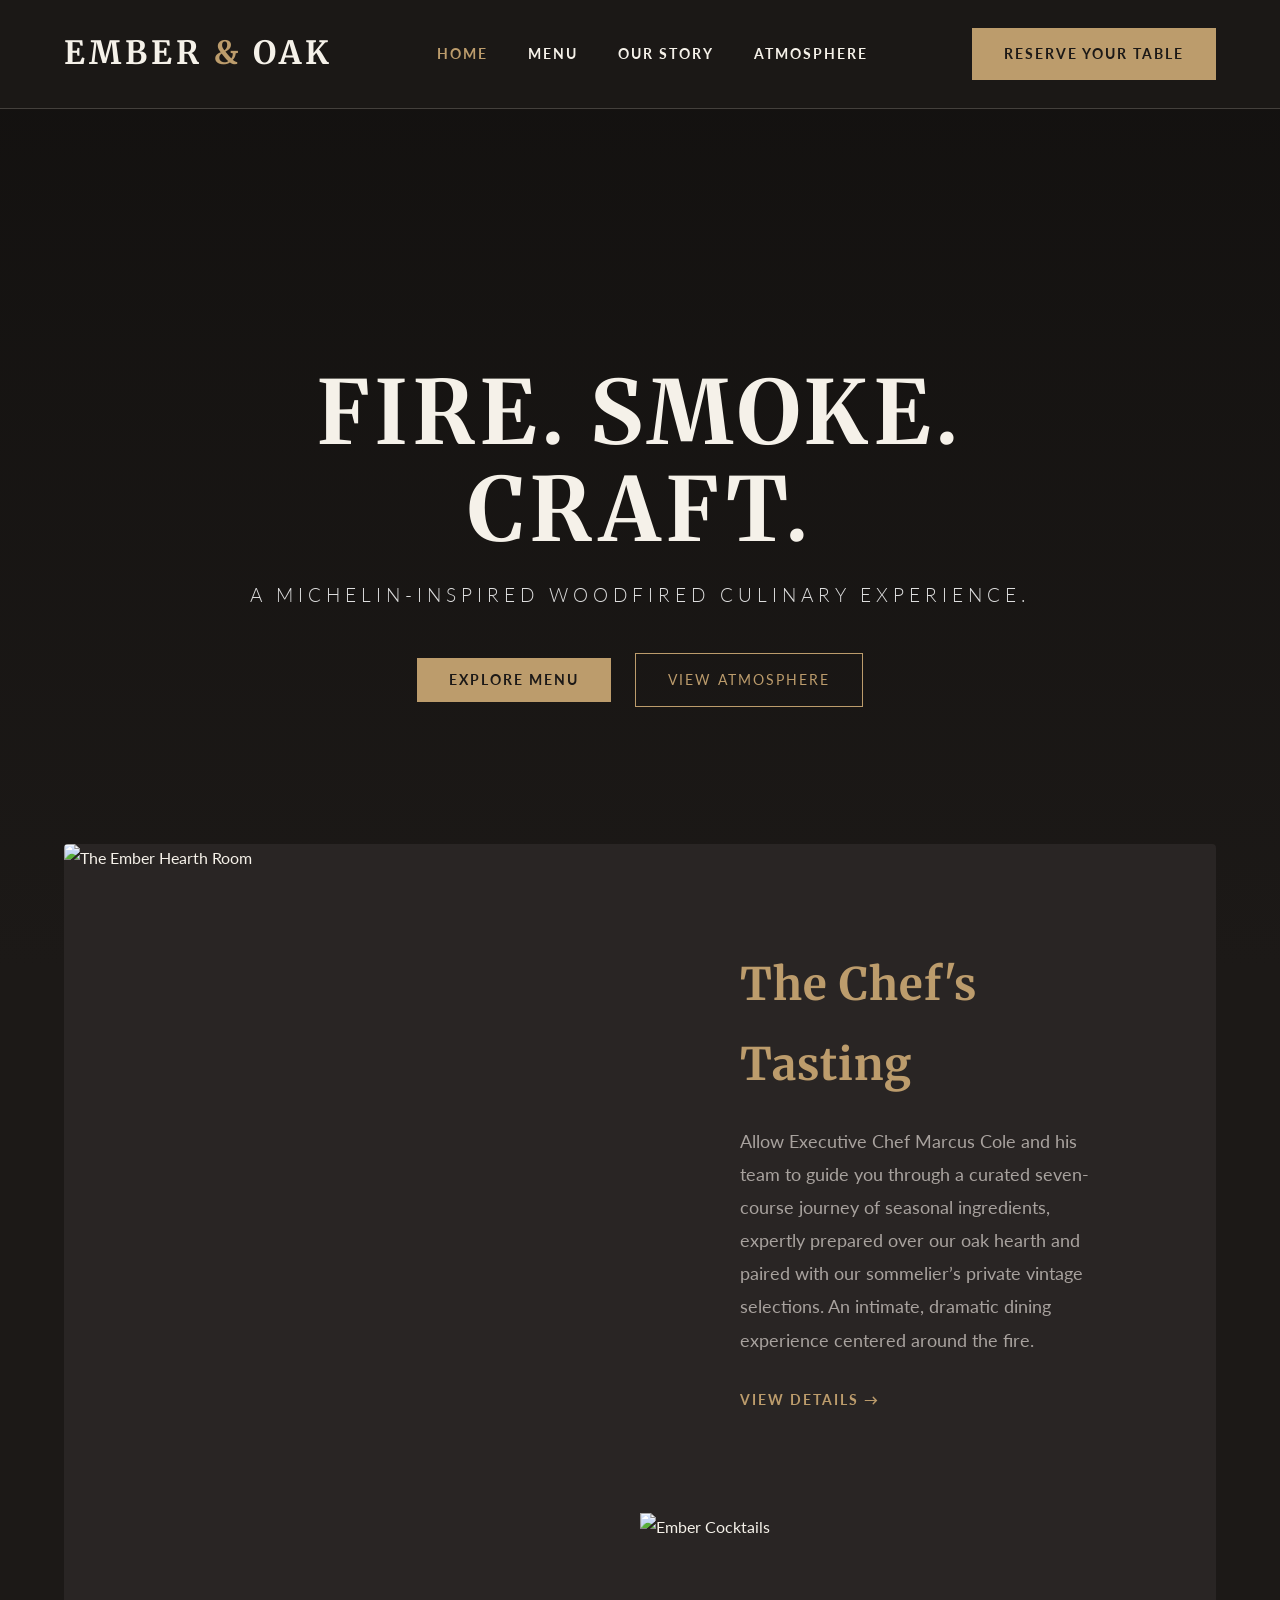
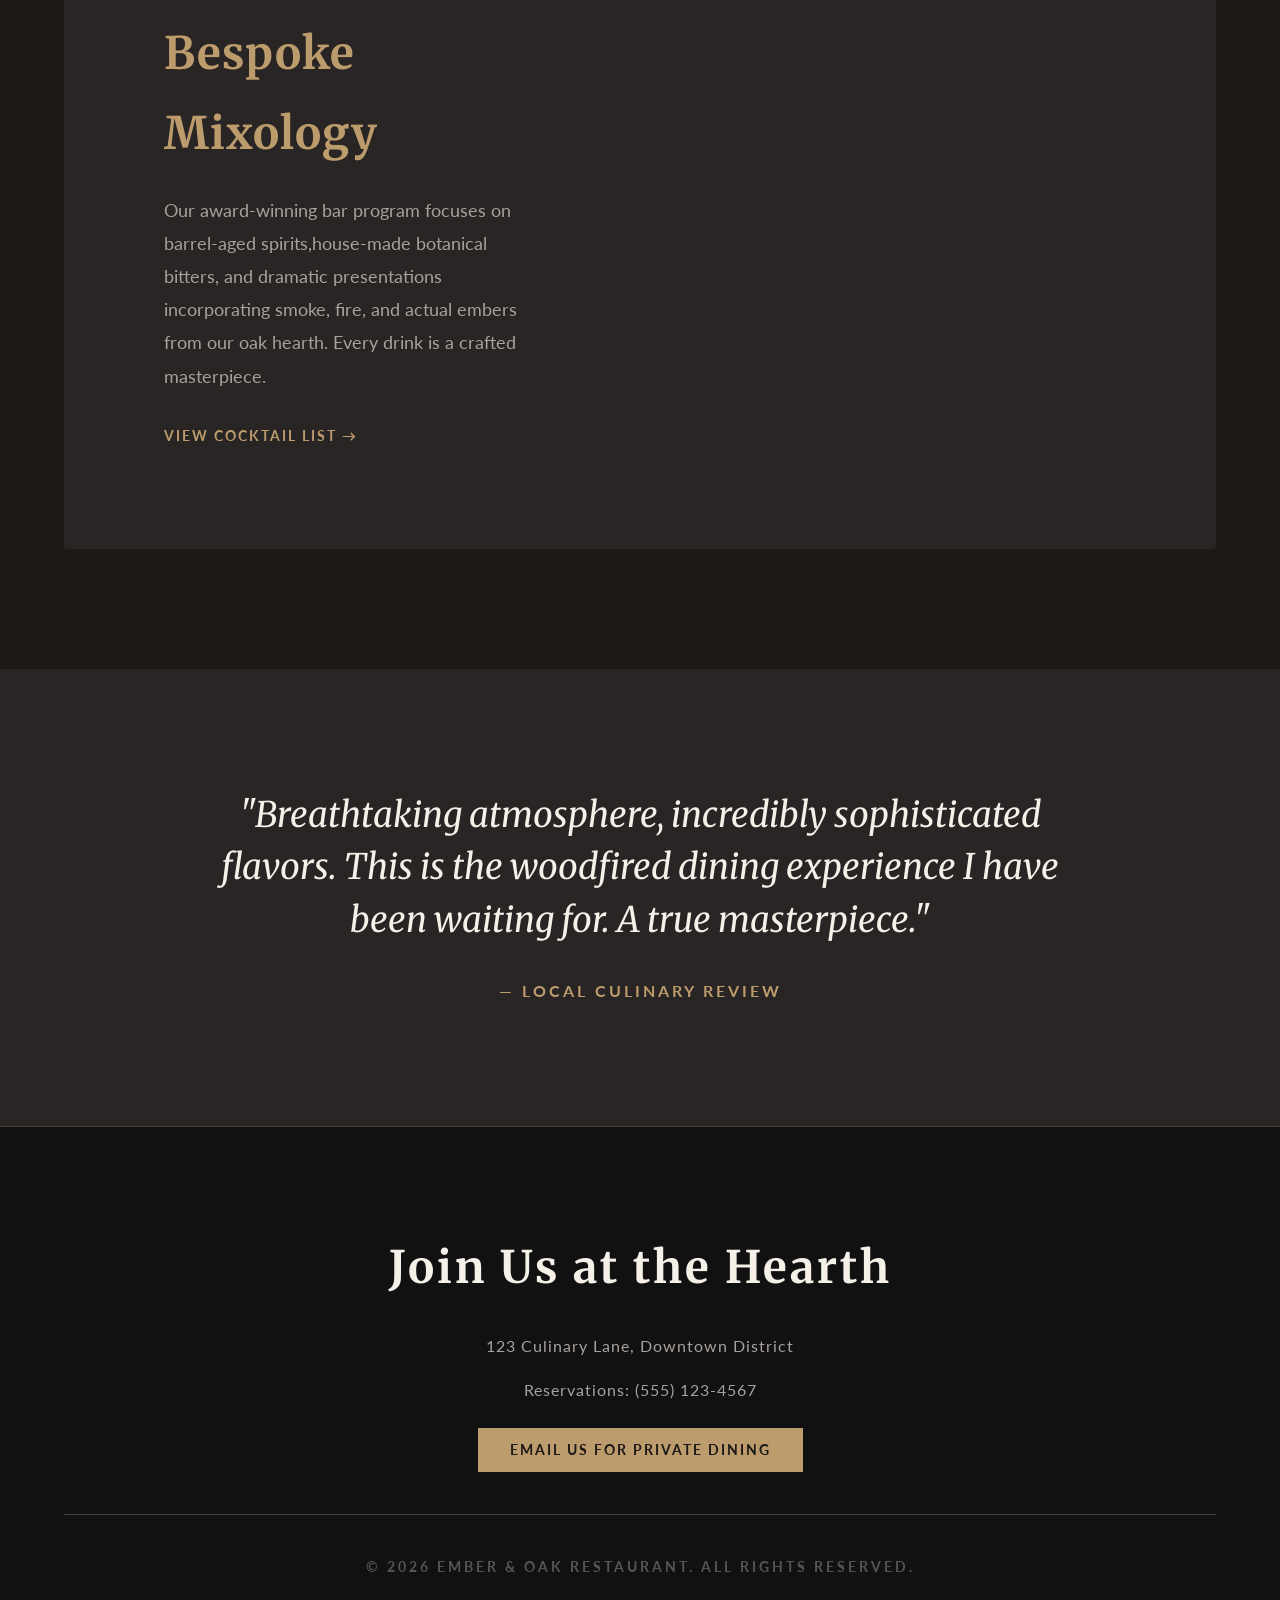
==== index.html @ d00b1980 "Initial template publish" ====
<!DOCTYPE html>
<html lang="en">
<head>
    <meta charset="UTF-8">
    <meta name="viewport" content="width=device-width, initial-scale=1.0">
    <title>Ember & Oak | Woodfired Gastronomy | Downtown</title>
    <link rel="stylesheet" href="style.css">
    <link href="https://fonts.googleapis.com/css2?family=Lato:wght@300;400;700&family=Merriweather:ital,wght@0,300;0,700;1,300&display=swap" rel="stylesheet">
</head>
<body>

    <header class="navbar">
        <div class="logo">Ember <span>&</span> Oak</div>
        <nav class="nav-links">
            <a href="index.html" class="active">Home</a>
            <a href="menu.html">Menu</a>
            <a href="about.html">Our Story</a>
            <a href="gallery.html">Atmosphere</a>
        </nav>
        <a href="#reservations" class="btn-solid">Reserve Your Table</a>
    </header>

    <section class="hero" style="background-image: url('https://images.unsplash.com/photo-1544025162-d76694265947?q=80&w=1920&auto=format&fit=crop');">
        <div class="hero-overlay"></div>
        <div class="hero-content">
            <h1>Fire. Smoke. Craft.</h1>
            <p>A Michelin-inspired woodfired culinary experience.</p>
            <div style="margin-top: 40px;">
                <a href="menu.html" class="btn-solid" style="margin-right: 20px;">Explore Menu</a>
                <a href="gallery.html" class="btn-outline">View Atmosphere</a>
            </div>
        </div>
    </section>

    <section class="section-padding" style="padding-top: 0; margin-top: -120px; position: relative; z-index: 20;">
        <div class="grid-2">
            <img src="https://images.unsplash.com/photo-1550966871-3ed3cdb5ed0c?q=80&w=800&auto=format&fit=crop" alt="The Ember Hearth Room" class="feature-img">
            <div class="feature-text">
                <h3>The Chef's Tasting</h3>
                <p>Allow Executive Chef Marcus Cole and his team to guide you through a curated seven-course journey of seasonal ingredients, expertly prepared over our oak hearth and paired with our sommelier’s private vintage selections. An intimate, dramatic dining experience centered around the fire.</p>
                <a href="menu.html#tasting" style="color: var(--primary-accent); margin-top: 30px; font-weight: bold; text-transform: uppercase; letter-spacing: 2px; font-size: 0.9rem;">View Details &rarr;</a>
            </div>
            
            <div class="feature-text" style="background-color: var(--bg-panel);">
                <h3>Bespoke Mixology</h3>
                <p>Our award-winning bar program focuses on barrel-aged spirits,house-made botanical bitters, and dramatic presentations incorporating smoke, fire, and actual embers from our oak hearth. Every drink is a crafted masterpiece.</p>
                <a href="menu.html#drinks" style="color: var(--primary-accent); margin-top: 30px; font-weight: bold; text-transform: uppercase; letter-spacing: 2px; font-size: 0.9rem;">View Cocktail List &rarr;</a>
            </div>
            <img src="https://images.unsplash.com/photo-1514362545857-3bc16c4c7d1b?q=80&w=800&auto=format&fit=crop" alt="Ember Cocktails" class="feature-img">
        </div>
    </section>

    <section class="section-padding text-center" style="background-color: var(--bg-panel);">
        <p style="font-family: 'Merriweather', serif; font-size: 2.2rem; font-style: italic; color: var(--text-main); line-height: 1.5; max-width: 900px; margin: 0 auto;">"Breathtaking atmosphere, incredibly sophisticated flavors. This is the woodfired dining experience I have been waiting for. A true masterpiece."</p>
        <p style="text-transform: uppercase; letter-spacing: 3px; font-weight: 700; color: var(--primary-accent); margin-top: 30px;">— Local Culinary Review</p>
    </section>

    <footer id="reservations">
        <div class="footer-content">
            <h2>Join Us at the Hearth</h2>
            <p>123 Culinary Lane, Downtown District</p>
            <p style="margin-bottom: 30px;">Reservations: (555) 123-4567</p>
            <a href="mailto:hello@emberandoak.com" class="btn-solid">Email Us for Private Dining</a>
        </div>
        <div class="footer-bottom">
            <p>&copy; 2026 Ember & Oak Restaurant. All Rights Reserved.</p>
        </div>
    </footer>

</body>
</html>
---- style.css ----
/* --- Global Variables (Ultra-Premium Rustic Aesthetic Theme) --- */
:root {
    --bg-dark: #1c1917; /* Soft, warm dark stone gray/brown */
    --bg-panel: #292524; /* Muted espresso brown */
    --primary-accent: #bc9c6c; /* Antique gold / muted bronze */
    --primary-hover: #d1b99a; /* Soft beige / gold */
    --text-main: #f5f1e9; /* Aged parchment / off-white */
    --text-muted: #a8a29e; /* Warm desaturated gray */
    --border-color: #44403c; /* Softer, warm brown-gray */
}

* { margin: 0; padding: 0; box-sizing: border-box; }

body {
    background-color: var(--bg-dark);
    color: var(--text-main);
    font-family: 'Lato', sans-serif;
    line-height: 1.8; /* Increased line height for a premium feel */
    overflow-x: hidden;
    animation: fadeIn 2s ease-in-out; /* Slower, more luxurious fade */
}

@keyframes fadeIn {
    0% { opacity: 0; transform: translateY(10px); }
    100% { opacity: 1; transform: translateY(0); }
}

h1, h2, h3, .logo { font-family: 'Merriweather', serif; font-weight: 700; }

a { text-decoration: none; color: inherit; transition: all 0.4s ease; }

/* --- Navigation (Floating Glass & Antique Gold) --- */
.navbar {
    display: flex; justify-content: space-between; align-items: center;
    padding: 25px 5%; background: rgba(28, 25, 23, 0.9); /* See-through warm background */
    backdrop-filter: blur(15px); border-bottom: 1px solid var(--border-color);
    position: sticky; top: 0; z-index: 1000;
    transition: all 0.4s ease;
}

.logo { font-size: 2rem; font-weight: 700; letter-spacing: 4px; text-transform: uppercase; color: var(--text-main); }
.logo span { color: var(--primary-accent); }

.nav-links { display: flex; gap: 40px; font-size: 0.85rem; text-transform: uppercase; letter-spacing: 2px; font-weight: 700; }
.nav-links a { position: relative; }
.nav-links a:hover, .nav-links a.active { color: var(--primary-accent); }

/* Premium Underline Hover Effect for Menu Tabs */
.nav-links a::after {
    content: ''; position: absolute; width: 0; height: 1px;
    display: block; margin-top: 5px; right: 0;
    background: var(--primary-accent); transition: width 0.4s ease;
}
.nav-links a:hover::after { width: 100%; left: 0; background: var(--primary-accent); }

/* --- Buttons (Rustic Antique Finish) --- */
.btn-solid {
    background-color: var(--primary-accent); color: var(--bg-dark);
    padding: 14px 32px; font-size: 0.85rem; text-transform: uppercase;
    letter-spacing: 2px; border: none; cursor: pointer; font-weight: 700;
}
.btn-solid:hover { background-color: var(--primary-hover); transform: translateY(-3px); box-shadow: 0 10px 20px rgba(188, 156, 108, 0.1); }

.btn-outline {
    border: 1px solid var(--primary-accent); color: var(--primary-accent);
    padding: 14px 32px; font-size: 0.85rem; text-transform: uppercase;
    letter-spacing: 2px; display: inline-block; background-color: transparent;
}
.btn-outline:hover { background-color: var(--primary-accent); color: var(--bg-dark); }

/* --- Hero Section --- */
.hero {
    height: 95vh; background-size: cover; background-position: center;
    display: flex; align-items: center; justify-content: center;
    text-align: center; position: relative;
}
.hero-overlay {
    position: absolute; top: 0; left: 0; width: 100%; height: 100%;
    /* Gradient from subtle darkness to deep espresso base */
    background: linear-gradient(to bottom, rgba(0,0,0,0.3), rgba(28,25,23,1));
}
.hero-content { position: relative; z-index: 10; max-width: 900px; padding: 0 20px; }
.hero h1 { font-size: 5.5rem; margin-bottom: 20px; letter-spacing: 5px; text-transform: uppercase; color: var(--text-main); line-height: 1.1; }
.hero p { font-size: 1.2rem; color: #ddd; margin-bottom: 40px; letter-spacing: 5px; text-transform: uppercase; font-weight: 300;}

/* --- Layouts & Typography --- */
.section-padding { padding: 120px 5%; max-width: 1400px; margin: 0 auto; }
.text-center { text-align: center; }
.section-title { font-size: 3.5rem; margin-bottom: 20px; color: var(--text-main); letter-spacing: 1px;}
.divider { width: 70px; height: 1px; background-color: var(--primary-accent); margin: 0 auto 50px; opacity: 0.6;}

/* --- Grids --- */
.grid-2 { display: grid; grid-template-columns: 1fr 1fr; gap: 0; background: var(--bg-panel); border-radius: 4px; overflow: hidden;}
.feature-img { width: 100%; height: 100%; min-height: 550px; object-fit: cover; }
.feature-text { padding: 100px; display: flex; flex-direction: column; justify-content: center; }
.feature-text h3 { font-size: 2.8rem; margin-bottom: 20px; color: var(--primary-accent); letter-spacing: 1px; }
.feature-text p { color: var(--text-muted); font-size: 1.15rem; line-height: 1.8; }

/* --- Expanded Menu Styles (Rustic Menu Layout) --- */
.menu-container { max-width: 1000px; margin: 0 auto; }
.menu-category { margin-bottom: 100px; }
.menu-category h2 { font-size: 2.8rem; text-align: center; margin-bottom: 60px; color: var(--primary-accent); border-bottom: 1px solid var(--border-color); padding-bottom: 25px;}
.menu-item { margin-bottom: 40px; transition: all 0.3s ease; padding: 20px; border-radius: 4px; border: 1px solid transparent; }
.menu-item:hover { background-color: var(--bg-panel); transform: scale(1.02); border-color: var(--border-color); }
.menu-item-header { display: flex; justify-content: space-between; align-items: baseline; margin-bottom: 10px; }
.menu-item-name { font-family: 'Merriweather', serif; font-size: 1.4rem; font-weight: 700; letter-spacing: 1px; color: var(--text-main); }
.menu-item-dots { flex-grow: 1; border-bottom: 1px dotted var(--text-muted); margin: 0 25px; opacity: 0.3; }
.menu-item-price { font-size: 1.4rem; font-weight: 700; color: var(--primary-accent); font-family: 'Merriweather', serif; }
.menu-item-desc { font-size: 1.05rem; color: var(--text-muted); max-width: 90%; font-style: italic; letter-spacing: 0.5px; }

/* --- Photo Gallery Grid (Rustic Aesthetic) --- */
.photo-gallery { display: grid; grid-template-columns: repeat(auto-fit, minmax(380px, 1fr)); gap: 15px; }
.photo-gallery img { width: 100%; height: 450px; object-fit: cover; border-radius: 2px; transition: transform 0.6s ease, filter 0.6s ease; filter: sepia(0.2) brightness(0.9); /* Adds a light warm tint */ }
.photo-gallery img:hover { transform: scale(1.04); filter: sepia(0) brightness(1.1); z-index: 10; position: relative; }

/* --- Footer (Warm Rustic Finish) --- */
footer { background-color: #111111; padding: 100px 5% 50px; border-top: 1px solid var(--border-color); text-align: center; }
.footer-content { max-width: 600px; margin: 0 auto 50px; }
.footer-content h2 { font-size: 2.8rem; margin-bottom: 25px; letter-spacing: 3px; color: var(--text-main); }
.footer-content p { color: var(--text-muted); margin-bottom: 15px; letter-spacing: 1px;}
.footer-bottom { padding-top: 40px; color: #555; font-size: 0.85rem; border-top: 1px solid var(--border-color); text-transform: uppercase; letter-spacing: 3px; font-weight: 700;}

/* --- Mobile Responsiveness --- */
@media (max-width: 768px) {
    .nav-links { display: none; }
    .hero h1 { font-size: 3.5rem; }
    .grid-2 { grid-template-columns: 1fr; }
    .feature-text { padding: 40px 20px; }
    .photo-gallery { grid-template-columns: 1fr; }
}
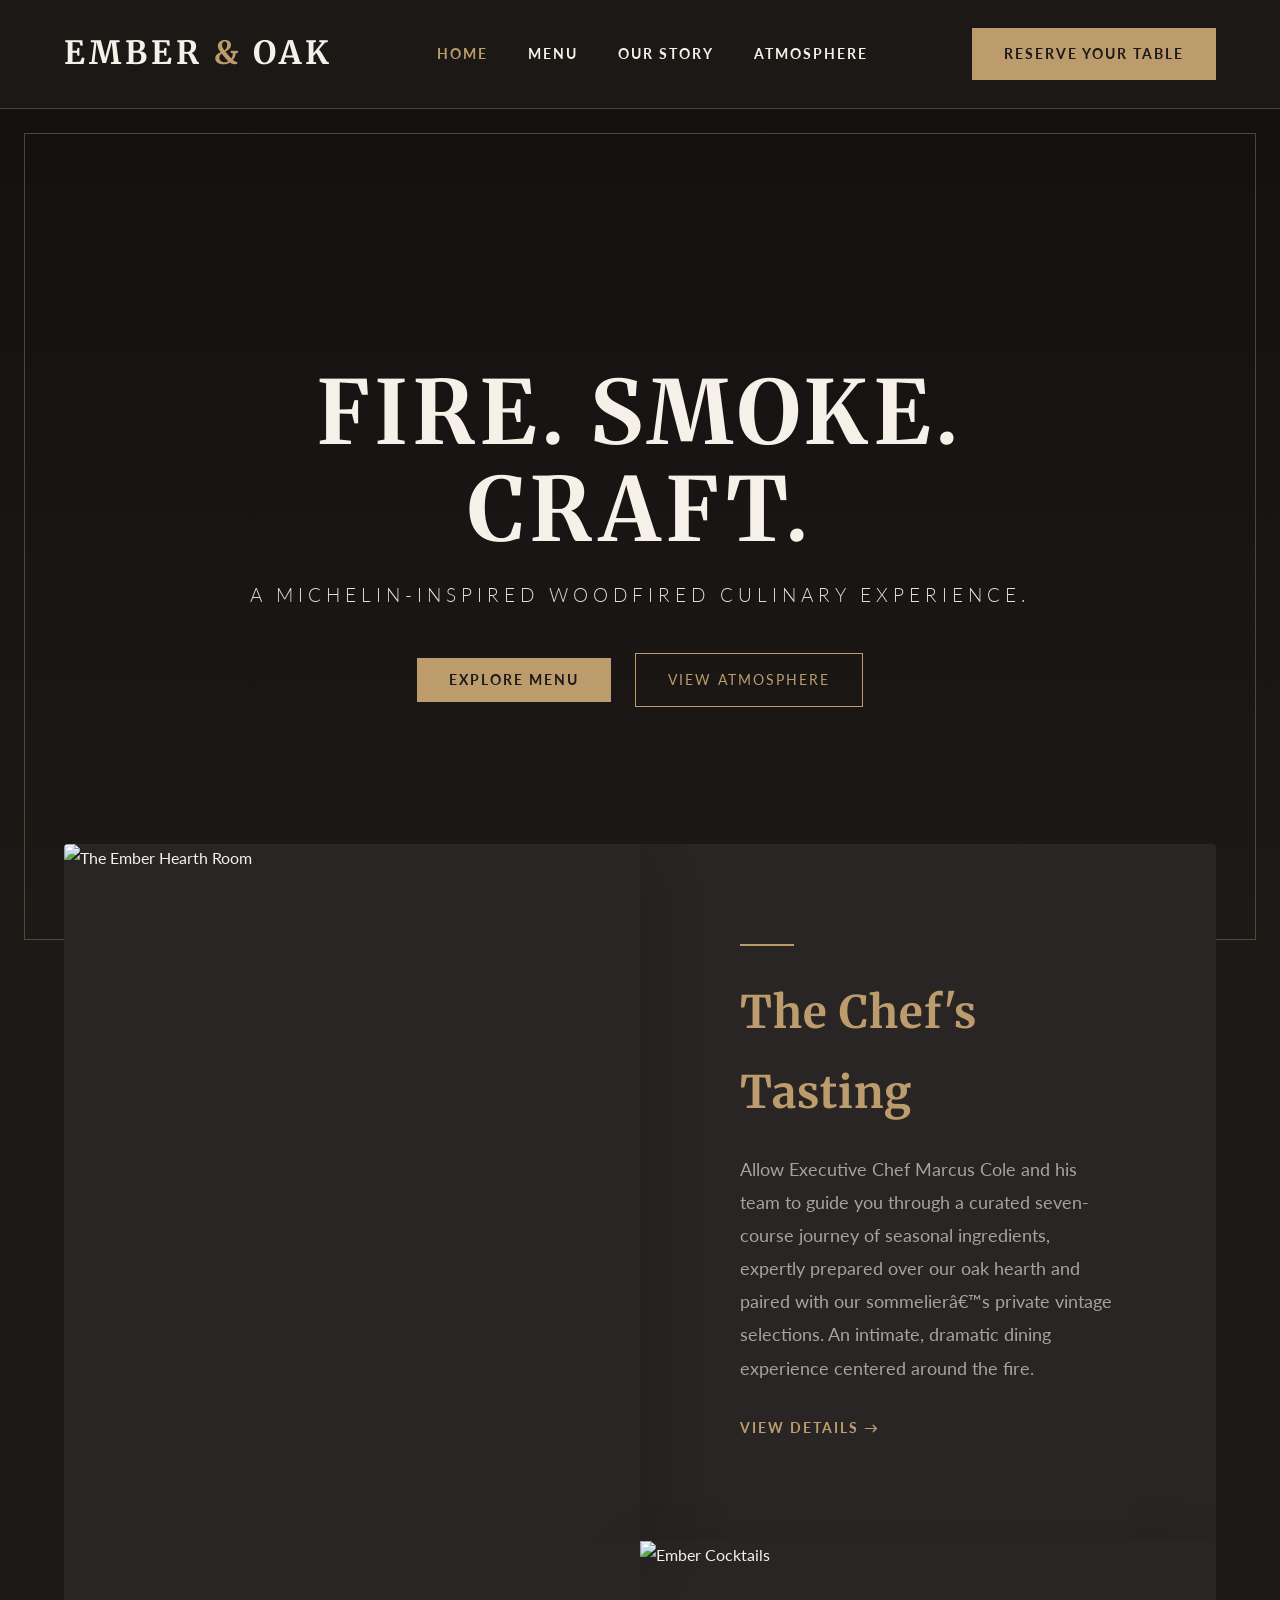
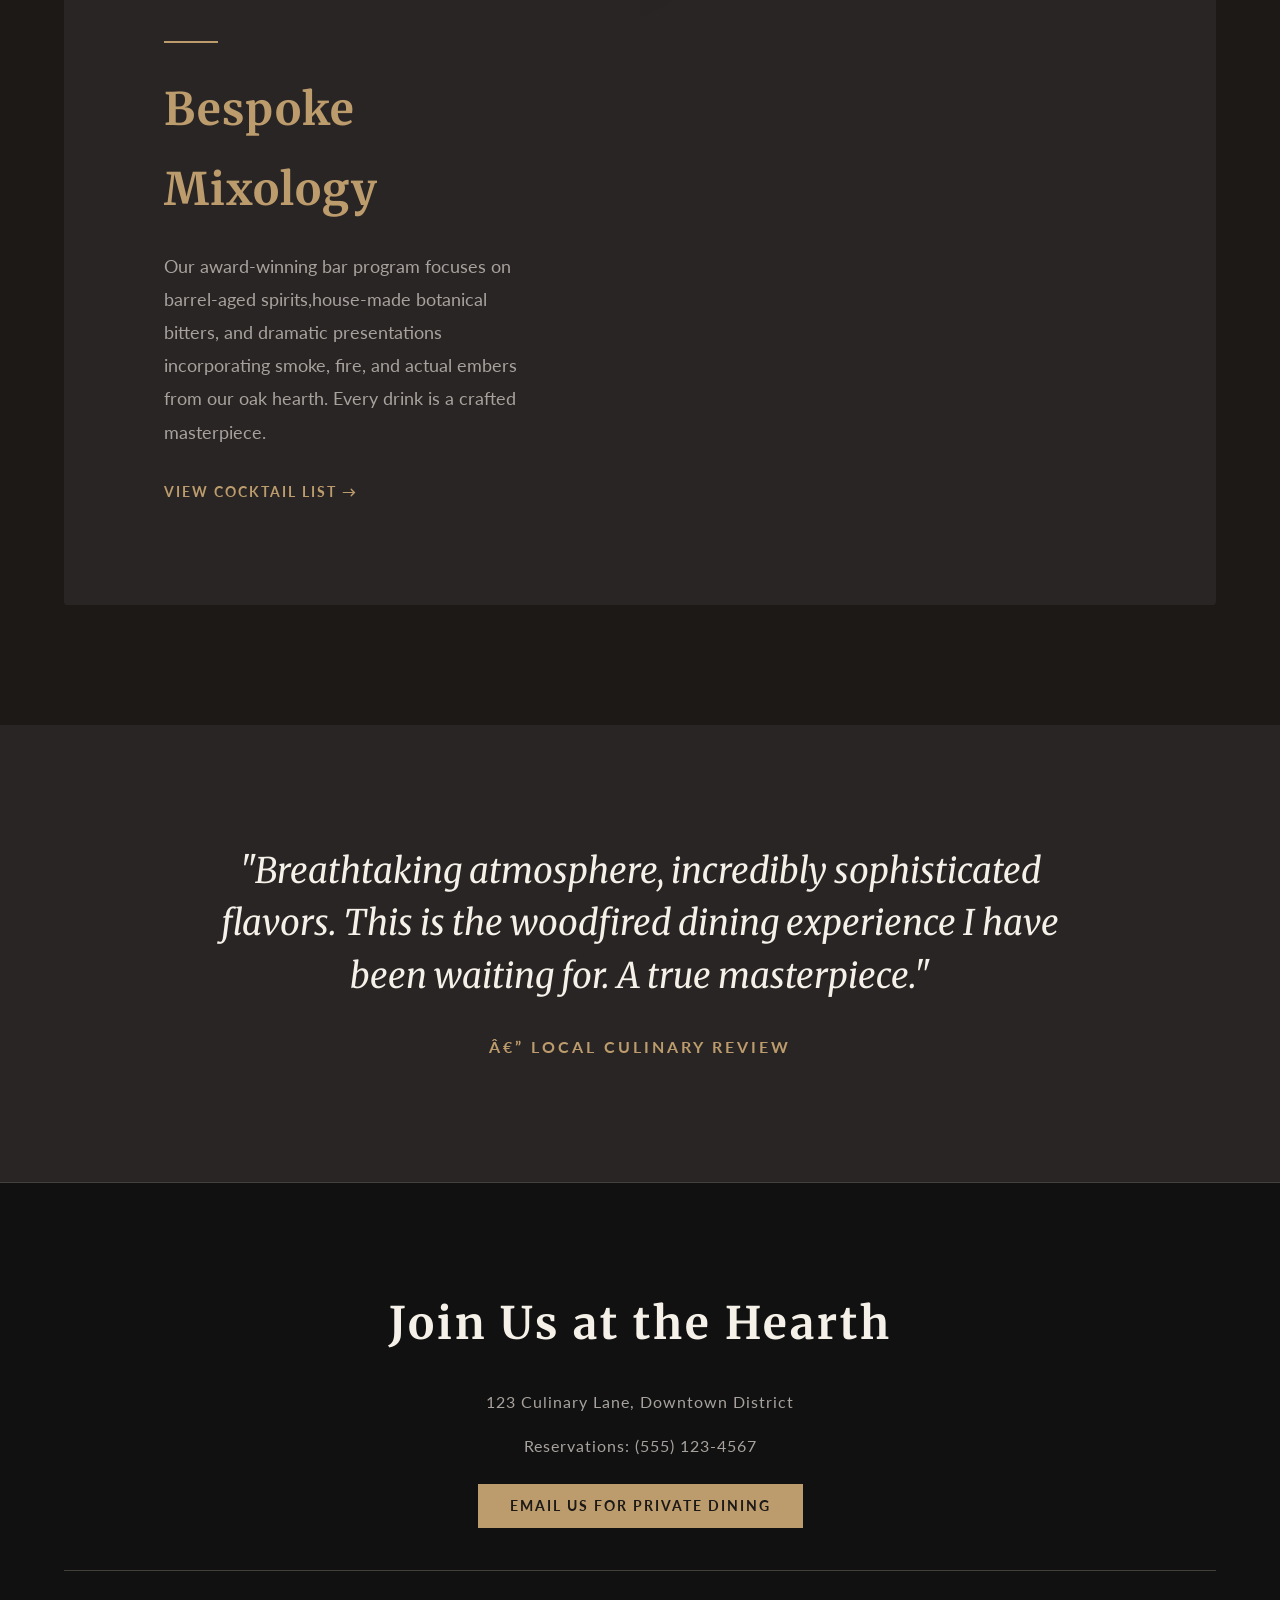
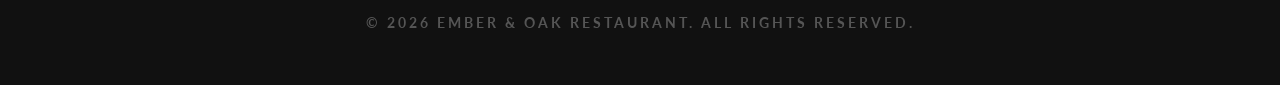
==== commit bb24f517: "Bust stylesheet cache for Cloudflare Pages" ====
--- a/index.html
+++ b/index.html
@@ -1,10 +1,10 @@
-<!DOCTYPE html>
+﻿<!DOCTYPE html>
 <html lang="en">
 <head>
     <meta charset="UTF-8">
     <meta name="viewport" content="width=device-width, initial-scale=1.0">
     <title>Ember & Oak | Woodfired Gastronomy | Downtown</title>
-    <link rel="stylesheet" href="style.css">
+    <link rel="stylesheet" href="style.css?v=20260514-premium-mobile">
     <link href="https://fonts.googleapis.com/css2?family=Lato:wght@300;400;700&family=Merriweather:ital,wght@0,300;0,700;1,300&display=swap" rel="stylesheet">
 </head>
 <body>
@@ -37,7 +37,7 @@
             <img src="https://images.unsplash.com/photo-1550966871-3ed3cdb5ed0c?q=80&w=800&auto=format&fit=crop" alt="The Ember Hearth Room" class="feature-img">
             <div class="feature-text">
                 <h3>The Chef's Tasting</h3>
-                <p>Allow Executive Chef Marcus Cole and his team to guide you through a curated seven-course journey of seasonal ingredients, expertly prepared over our oak hearth and paired with our sommelier’s private vintage selections. An intimate, dramatic dining experience centered around the fire.</p>
+                <p>Allow Executive Chef Marcus Cole and his team to guide you through a curated seven-course journey of seasonal ingredients, expertly prepared over our oak hearth and paired with our sommelierâ€™s private vintage selections. An intimate, dramatic dining experience centered around the fire.</p>
                 <a href="menu.html#tasting" style="color: var(--primary-accent); margin-top: 30px; font-weight: bold; text-transform: uppercase; letter-spacing: 2px; font-size: 0.9rem;">View Details &rarr;</a>
             </div>
             
@@ -52,7 +52,7 @@
 
     <section class="section-padding text-center" style="background-color: var(--bg-panel);">
         <p style="font-family: 'Merriweather', serif; font-size: 2.2rem; font-style: italic; color: var(--text-main); line-height: 1.5; max-width: 900px; margin: 0 auto;">"Breathtaking atmosphere, incredibly sophisticated flavors. This is the woodfired dining experience I have been waiting for. A true masterpiece."</p>
-        <p style="text-transform: uppercase; letter-spacing: 3px; font-weight: 700; color: var(--primary-accent); margin-top: 30px;">— Local Culinary Review</p>
+        <p style="text-transform: uppercase; letter-spacing: 3px; font-weight: 700; color: var(--primary-accent); margin-top: 30px;">â€” Local Culinary Review</p>
     </section>
 
     <footer id="reservations">
@@ -68,4 +68,4 @@
     </footer>
 
 </body>
-</html>+</html>
--- a/style.css
+++ b/style.css
@@ -122,9 +122,223 @@
 
 /* --- Mobile Responsiveness --- */
 @media (max-width: 768px) {
-    .nav-links { display: none; }
-    .hero h1 { font-size: 3.5rem; }
-    .grid-2 { grid-template-columns: 1fr; }
-    .feature-text { padding: 40px 20px; }
-    .photo-gallery { grid-template-columns: 1fr; }
-}+    body {
+        line-height: 1.65;
+    }
+
+    .navbar {
+        position: relative;
+        flex-wrap: wrap;
+        gap: 14px;
+        padding: 18px;
+    }
+
+    .logo {
+        width: 100%;
+        font-size: 1.45rem;
+        letter-spacing: 2px;
+        text-align: center;
+    }
+
+    .nav-links {
+        order: 3;
+        display: flex;
+        width: 100%;
+        gap: 8px;
+        overflow-x: auto;
+        padding: 2px 0;
+        scrollbar-width: none;
+        font-size: 0.72rem;
+        letter-spacing: 1.1px;
+    }
+
+    .nav-links::-webkit-scrollbar { display: none; }
+
+    .nav-links a {
+        flex: 0 0 auto;
+        padding: 9px 11px;
+        background: var(--bg-panel);
+        border: 1px solid var(--border-color);
+    }
+
+    .nav-links a::after { display: none; }
+
+    .navbar > .btn-solid {
+        width: 100%;
+        text-align: center;
+        padding: 12px 16px;
+    }
+
+    .hero {
+        min-height: 640px;
+        height: auto;
+        padding: 70px 18px;
+        align-items: flex-end;
+        background-position: center;
+    }
+
+    .hero-overlay {
+        background: linear-gradient(to bottom, rgba(0,0,0,0.18), rgba(28,25,23,0.98));
+    }
+
+    .hero-content {
+        width: 100%;
+        padding: 0;
+    }
+
+    .hero h1 {
+        font-size: clamp(3rem, 15vw, 4.4rem);
+        letter-spacing: 2px;
+    }
+
+    .hero p {
+        font-size: 0.86rem;
+        letter-spacing: 2.4px;
+        line-height: 1.7;
+        margin-bottom: 26px;
+    }
+
+    .hero-content .btn-solid,
+    .hero-content .btn-outline,
+    footer .btn-solid {
+        display: block;
+        width: 100%;
+        margin: 0 0 12px !important;
+        text-align: center;
+    }
+
+    .section-padding {
+        padding: 70px 18px;
+    }
+
+    .section-title {
+        font-size: clamp(2.2rem, 11vw, 3rem);
+    }
+
+    .grid-2 {
+        grid-template-columns: 1fr;
+        border-radius: 0;
+    }
+
+    .feature-img {
+        min-height: 320px;
+        height: 320px;
+    }
+
+    .feature-text {
+        padding: 34px 22px;
+    }
+
+    .feature-text h3,
+    .menu-category h2,
+    .footer-content h2 {
+        font-size: clamp(1.9rem, 9vw, 2.4rem);
+    }
+
+    .feature-text p,
+    .menu-item-desc {
+        font-size: 1rem;
+        max-width: none;
+    }
+
+    .menu-category {
+        margin-bottom: 58px;
+    }
+
+    .menu-category h2 {
+        margin-bottom: 30px;
+        padding-bottom: 18px;
+    }
+
+    .menu-item {
+        padding: 18px 0;
+        margin-bottom: 10px;
+        border-bottom: 1px solid var(--border-color);
+    }
+
+    .menu-item:hover {
+        transform: none;
+    }
+
+    .menu-item-header {
+        display: grid;
+        grid-template-columns: 1fr auto;
+        gap: 12px;
+    }
+
+    .menu-item-dots {
+        display: none;
+    }
+
+    .menu-item-name,
+    .menu-item-price {
+        font-size: 1.12rem;
+    }
+
+    .photo-gallery {
+        grid-template-columns: 1fr;
+        gap: 12px;
+    }
+
+    .photo-gallery img {
+        height: 290px;
+    }
+
+    footer {
+        padding: 70px 20px 34px;
+    }
+
+    .footer-bottom {
+        line-height: 1.6;
+        letter-spacing: 1.5px;
+    }
+}
+
+.hero {
+    overflow: hidden;
+}
+
+.hero::after {
+    content: "";
+    position: absolute;
+    inset: 24px;
+    border: 1px solid rgba(188, 156, 108, 0.36);
+    pointer-events: none;
+}
+
+.feature-img,
+.photo-gallery img {
+    box-shadow: 0 22px 56px rgba(0, 0, 0, 0.22);
+}
+
+.feature-text {
+    position: relative;
+}
+
+.feature-text::before {
+    content: "";
+    width: 54px;
+    height: 2px;
+    margin-bottom: 26px;
+    background: var(--primary-accent);
+}
+
+.menu-item {
+    background-image: linear-gradient(90deg, rgba(188,156,108,0.06), transparent 42%);
+}
+
+@media (max-width: 768px) {
+    .nav-links {
+        flex-wrap: wrap;
+        justify-content: center;
+        overflow: visible;
+    }
+
+    .nav-links a {
+        flex: 0 1 auto;
+    }
+
+    .hero::after {
+        inset: 14px;
+    }
+}
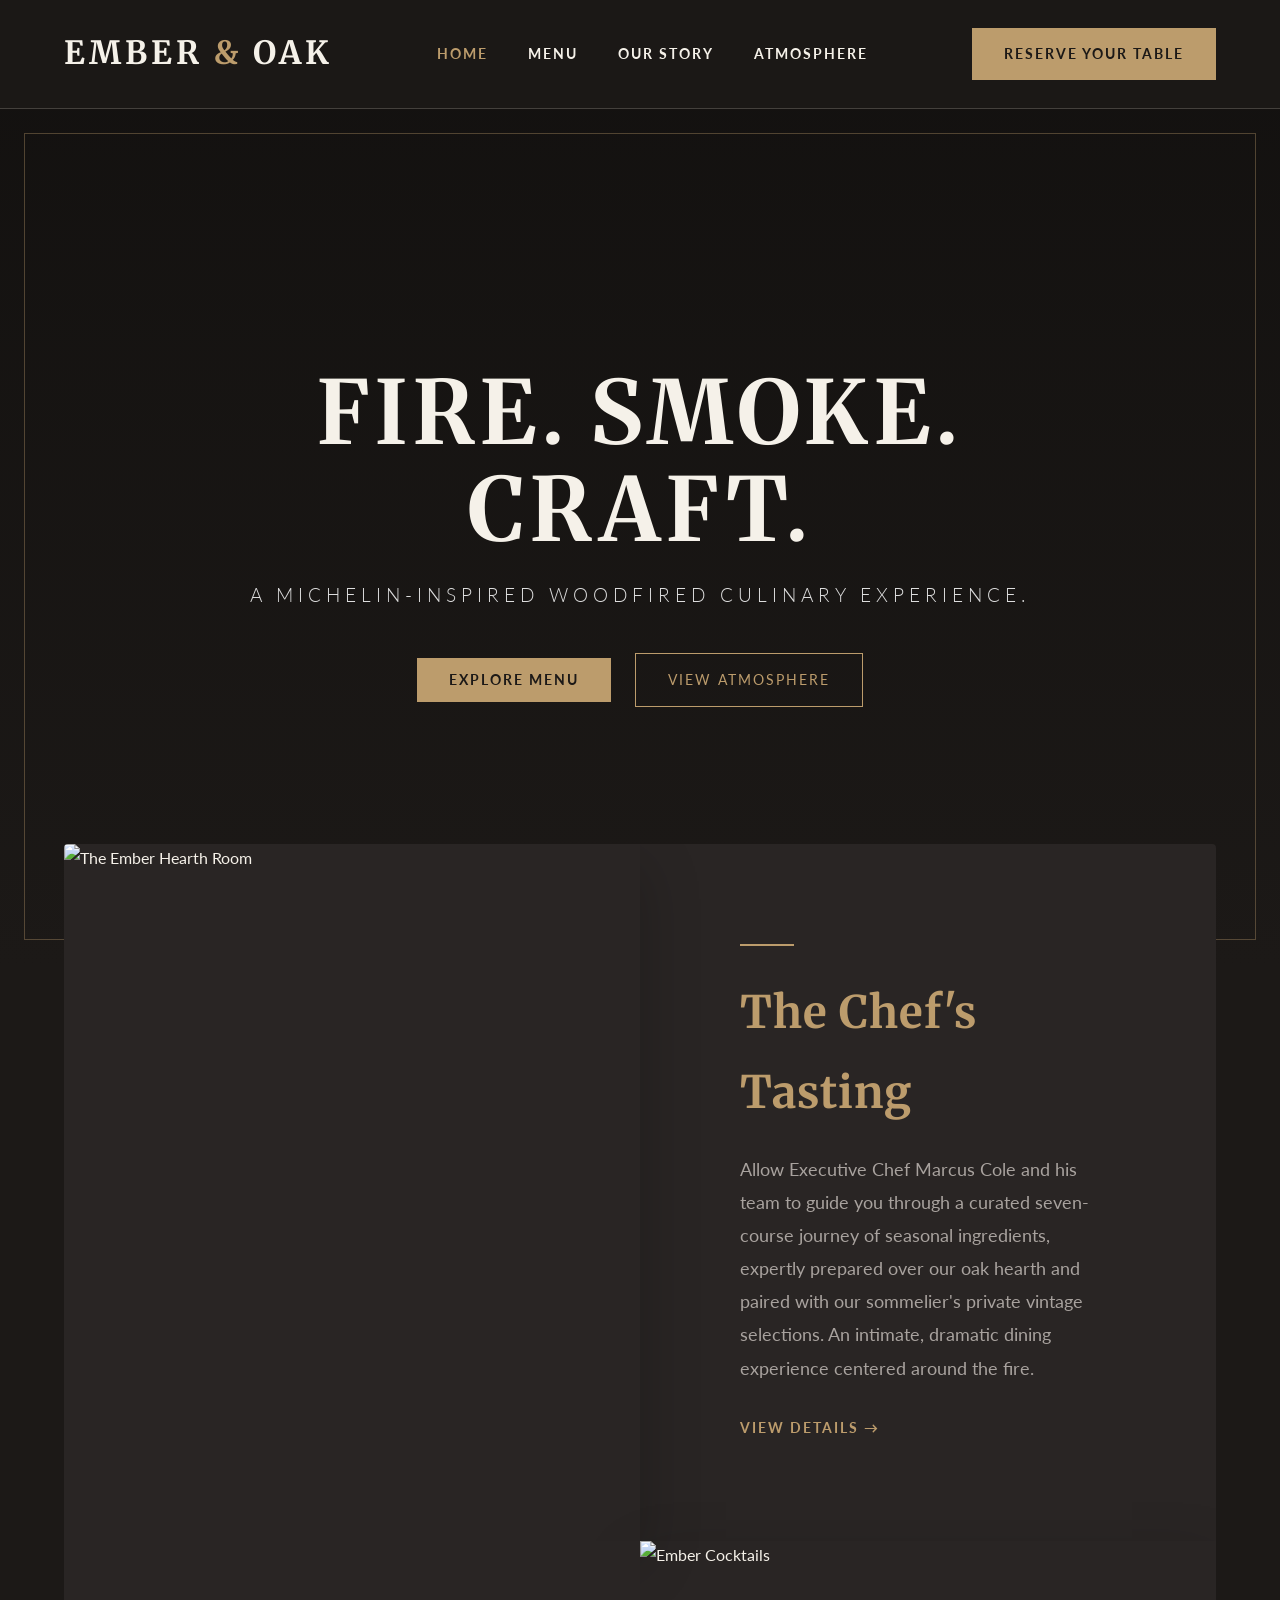
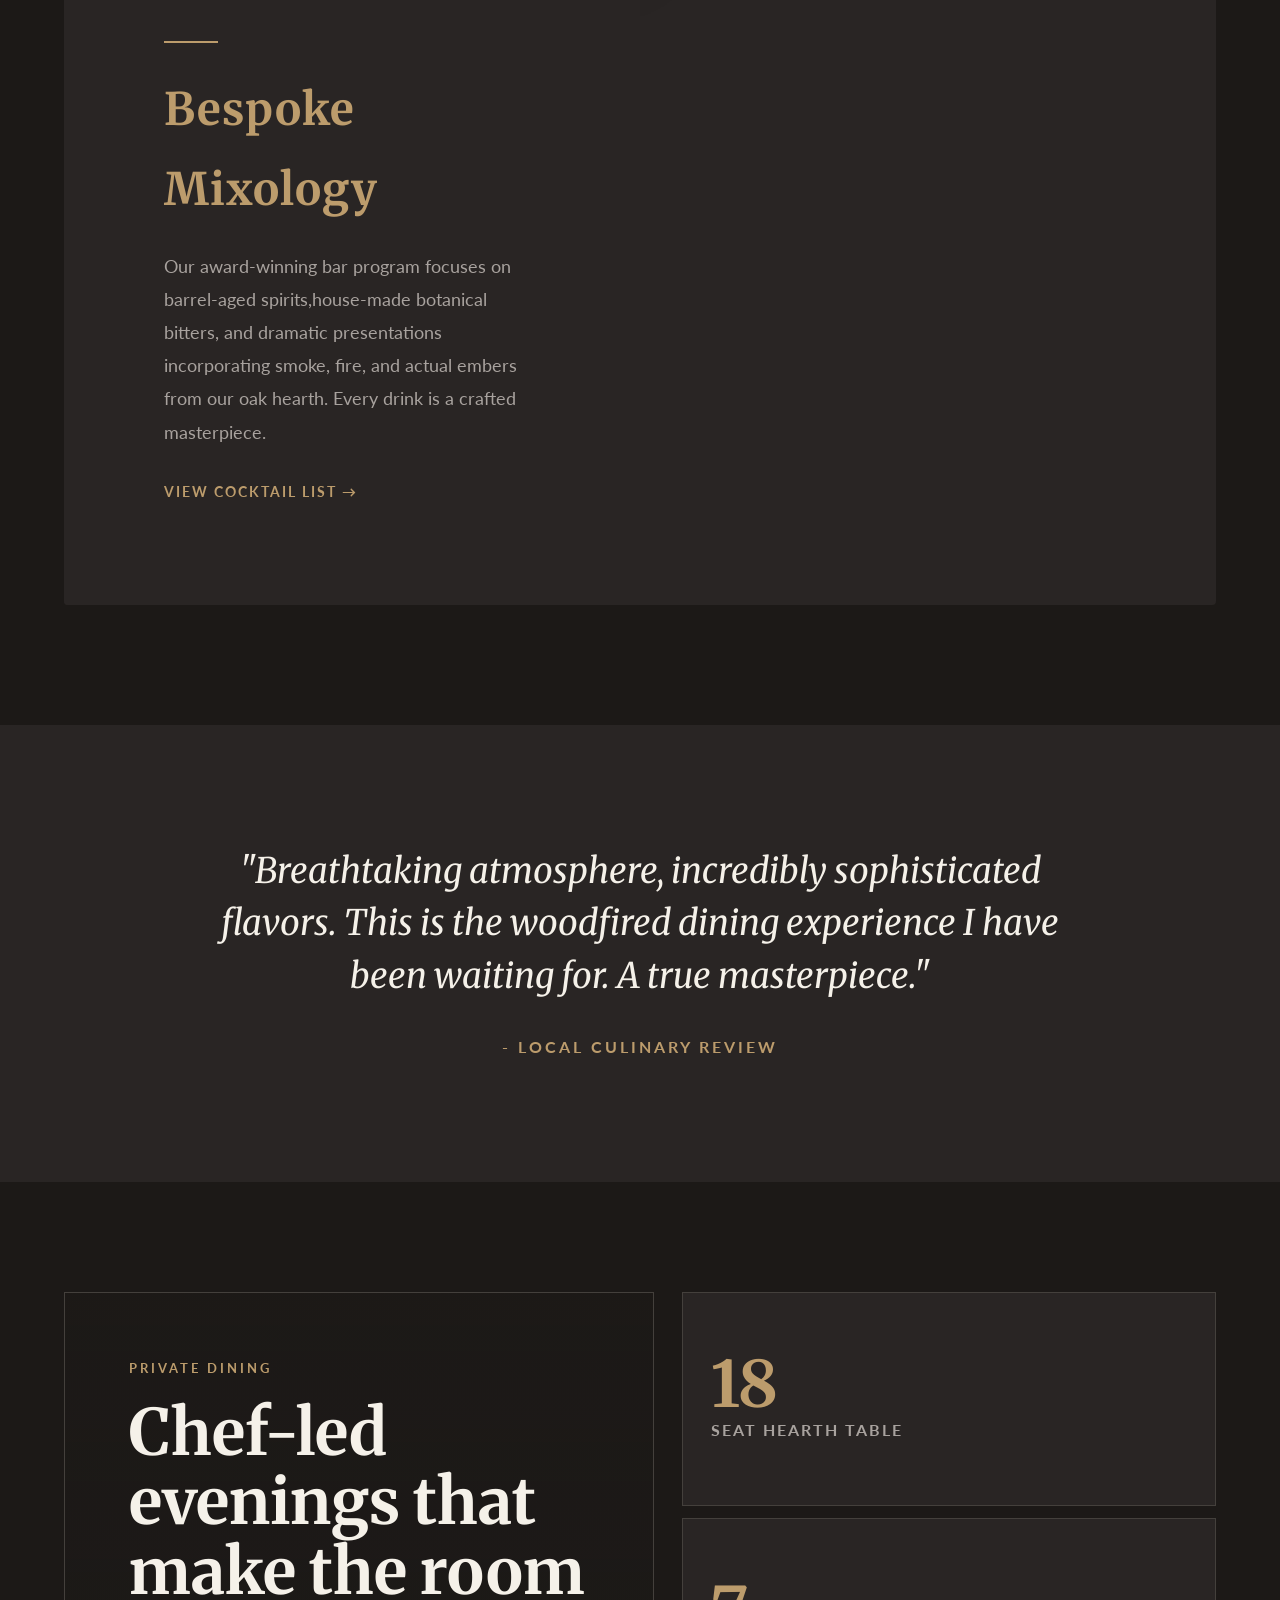
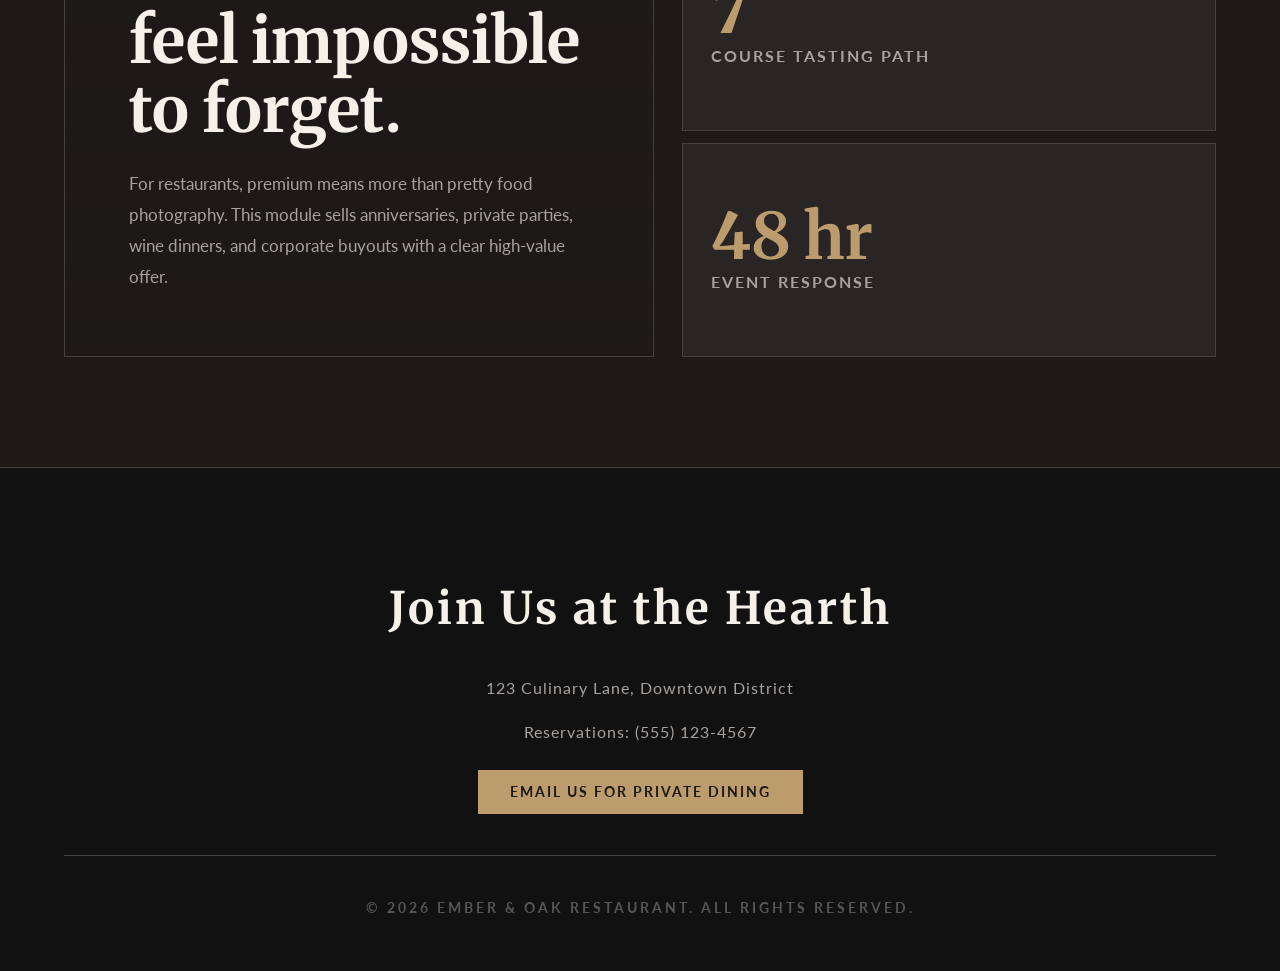
==== commit 895e6450: "Add premium pitch polish" ====
--- a/index.html
+++ b/index.html
@@ -4,7 +4,7 @@
     <meta charset="UTF-8">
     <meta name="viewport" content="width=device-width, initial-scale=1.0">
     <title>Ember & Oak | Woodfired Gastronomy | Downtown</title>
-    <link rel="stylesheet" href="style.css?v=20260514-premium-mobile">
+    <link rel="stylesheet" href="style.css?v=20260514-premium-pitch">
     <link href="https://fonts.googleapis.com/css2?family=Lato:wght@300;400;700&family=Merriweather:ital,wght@0,300;0,700;1,300&display=swap" rel="stylesheet">
 </head>
 <body>
@@ -37,7 +37,7 @@
             <img src="https://images.unsplash.com/photo-1550966871-3ed3cdb5ed0c?q=80&w=800&auto=format&fit=crop" alt="The Ember Hearth Room" class="feature-img">
             <div class="feature-text">
                 <h3>The Chef's Tasting</h3>
-                <p>Allow Executive Chef Marcus Cole and his team to guide you through a curated seven-course journey of seasonal ingredients, expertly prepared over our oak hearth and paired with our sommelierâ€™s private vintage selections. An intimate, dramatic dining experience centered around the fire.</p>
+                <p>Allow Executive Chef Marcus Cole and his team to guide you through a curated seven-course journey of seasonal ingredients, expertly prepared over our oak hearth and paired with our sommelier's private vintage selections. An intimate, dramatic dining experience centered around the fire.</p>
                 <a href="menu.html#tasting" style="color: var(--primary-accent); margin-top: 30px; font-weight: bold; text-transform: uppercase; letter-spacing: 2px; font-size: 0.9rem;">View Details &rarr;</a>
             </div>
             
@@ -52,7 +52,20 @@
 
     <section class="section-padding text-center" style="background-color: var(--bg-panel);">
         <p style="font-family: 'Merriweather', serif; font-size: 2.2rem; font-style: italic; color: var(--text-main); line-height: 1.5; max-width: 900px; margin: 0 auto;">"Breathtaking atmosphere, incredibly sophisticated flavors. This is the woodfired dining experience I have been waiting for. A true masterpiece."</p>
-        <p style="text-transform: uppercase; letter-spacing: 3px; font-weight: 700; color: var(--primary-accent); margin-top: 30px;">â€” Local Culinary Review</p>
+        <p style="text-transform: uppercase; letter-spacing: 3px; font-weight: 700; color: var(--primary-accent); margin-top: 30px;">- Local Culinary Review</p>
+    </section>
+
+    <section class="private-dining">
+        <div>
+            <p class="kicker">Private Dining</p>
+            <h2>Chef-led evenings that make the room feel impossible to forget.</h2>
+            <p>For restaurants, premium means more than pretty food photography. This module sells anniversaries, private parties, wine dinners, and corporate buyouts with a clear high-value offer.</p>
+        </div>
+        <div class="dining-proof">
+            <div><strong>18</strong><span>seat hearth table</span></div>
+            <div><strong>7</strong><span>course tasting path</span></div>
+            <div><strong>48 hr</strong><span>event response</span></div>
+        </div>
     </section>
 
     <footer id="reservations">
--- a/style.css
+++ b/style.css
@@ -113,6 +113,67 @@
 .photo-gallery img { width: 100%; height: 450px; object-fit: cover; border-radius: 2px; transition: transform 0.6s ease, filter 0.6s ease; filter: sepia(0.2) brightness(0.9); /* Adds a light warm tint */ }
 .photo-gallery img:hover { transform: scale(1.04); filter: sepia(0) brightness(1.1); z-index: 10; position: relative; }
 
+/* --- Private Dining Feature --- */
+.private-dining {
+    display: grid;
+    grid-template-columns: 1.05fr 0.95fr;
+    gap: 28px;
+    align-items: stretch;
+    padding: 110px 5%;
+    max-width: 1400px;
+    margin: 0 auto;
+}
+.private-dining > div:first-child {
+    padding: clamp(34px, 5vw, 70px);
+    border: 1px solid var(--border-color);
+    background:
+        linear-gradient(rgba(28,25,23,0.72), rgba(28,25,23,0.92)),
+        url('https://images.unsplash.com/photo-1552566626-52f8b828add9?q=80&w=1400&auto=format&fit=crop') center/cover;
+}
+.private-dining .kicker {
+    color: var(--primary-accent);
+    font-size: 0.82rem;
+    font-weight: 700;
+    letter-spacing: 3px;
+    text-transform: uppercase;
+    margin-bottom: 18px;
+}
+.private-dining h2 {
+    color: var(--text-main);
+    font-size: clamp(2.3rem, 5vw, 4.5rem);
+    line-height: 1.08;
+    margin-bottom: 24px;
+}
+.private-dining p {
+    color: var(--text-muted);
+    max-width: 720px;
+    font-size: 1.08rem;
+}
+.dining-proof {
+    display: grid;
+    gap: 12px;
+}
+.dining-proof div {
+    display: grid;
+    align-content: center;
+    min-height: 145px;
+    padding: 28px;
+    background: var(--bg-panel);
+    border: 1px solid var(--border-color);
+}
+.dining-proof strong {
+    color: var(--primary-accent);
+    font-family: 'Merriweather', serif;
+    font-size: clamp(2.3rem, 5vw, 4rem);
+    line-height: 1;
+}
+.dining-proof span {
+    color: var(--text-muted);
+    font-weight: 700;
+    letter-spacing: 2px;
+    text-transform: uppercase;
+}
+
 /* --- Footer (Warm Rustic Finish) --- */
 footer { background-color: #111111; padding: 100px 5% 50px; border-top: 1px solid var(--border-color); text-align: center; }
 .footer-content { max-width: 600px; margin: 0 auto 50px; }
@@ -220,6 +281,11 @@
         border-radius: 0;
     }
 
+    .private-dining {
+        grid-template-columns: 1fr;
+        padding: 70px 18px;
+    }
+
     .feature-img {
         min-height: 320px;
         height: 320px;
